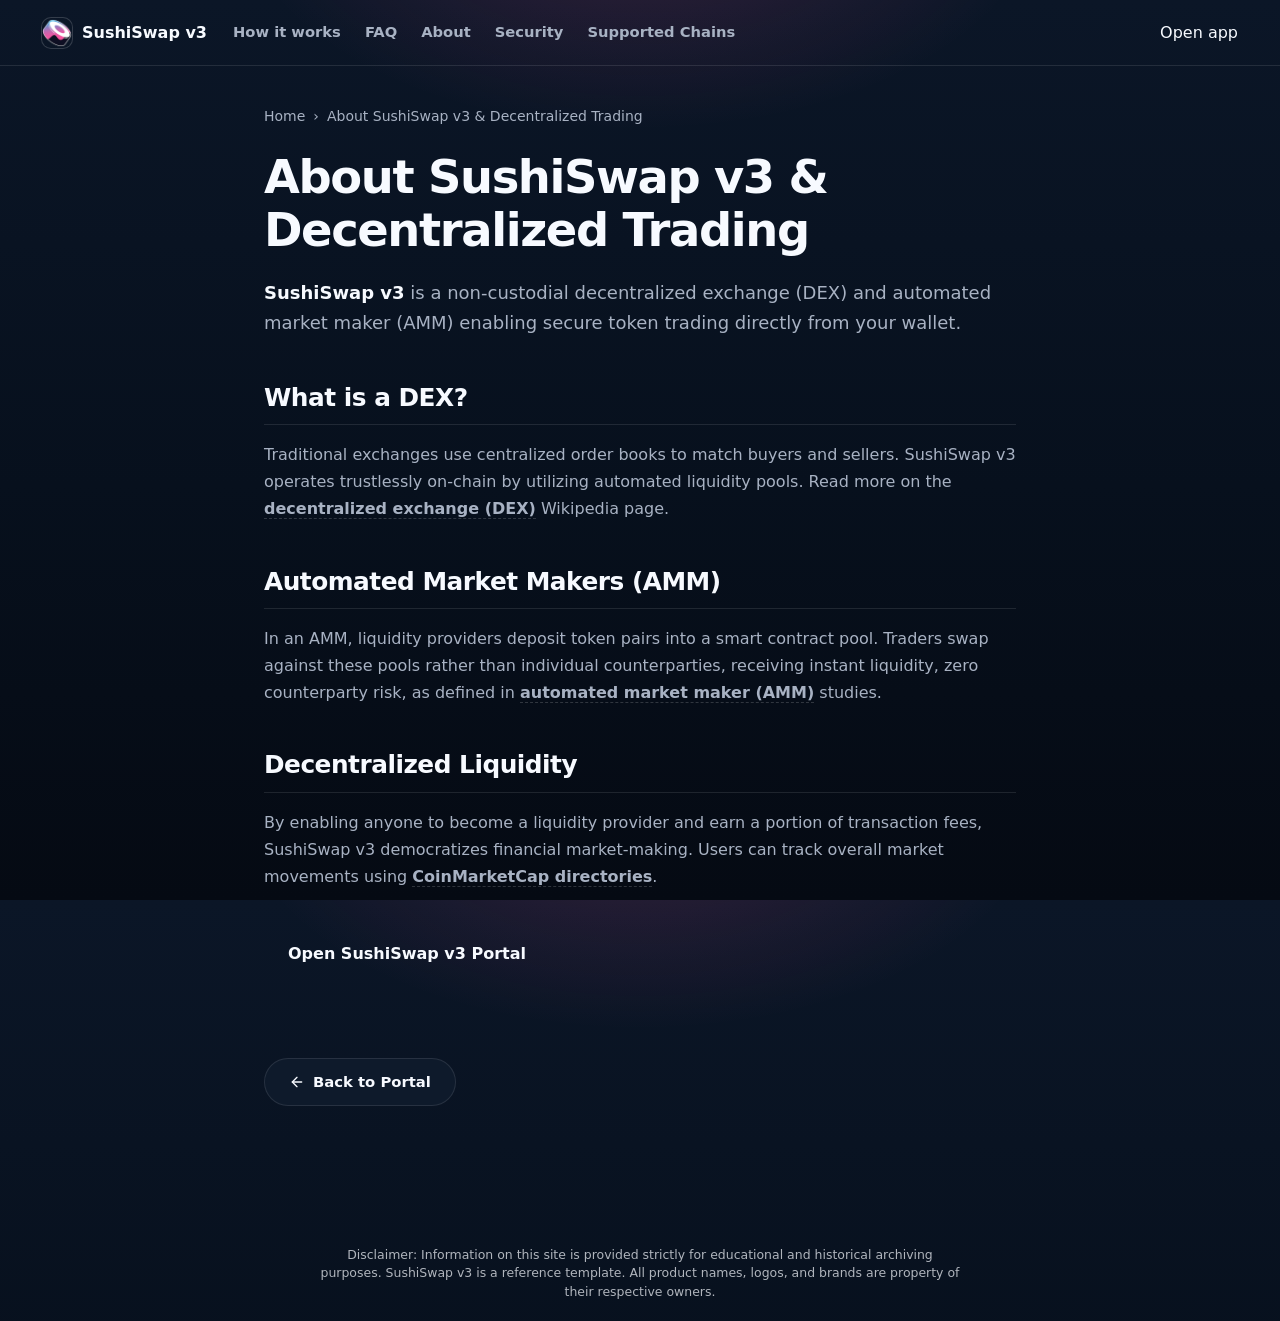
==== about/index.html @ 43660b77 "Update" ====
<!doctype html>
<html lang="en">
<head>
  <meta charset="utf-8">
  <meta name="viewport" content="width=device-width, initial-scale=1, viewport-fit=cover">
  <title>About SushiSwap v3 & Decentralized Trading</title>
  <meta name="description" content="<strong>SushiSwap v3</strong> is a non-custodial decentralized exchange (DEX) and automated market maker (AMM) enabling secure token trading directly ">
  <link rel="canonical" href="https://sushiswap-v3.github.io/about/">
  <meta name="robots" content="index,follow">
  <meta property="og:type" content="website">
  <meta property="og:title" content="About SushiSwap v3 & Decentralized Trading">
  <meta property="og:description" content="<strong>SushiSwap v3</strong> is a non-custodial decentralized exchange (DEX) and automated market maker (AMM) enabling secure token trading directly ">
  <meta property="og:url" content="https://sushiswap-v3.github.io/about/">
  <meta property="og:image" content="https://sushiswap-v3.github.io/og-cover.png">
  <meta name="twitter:card" content="summary">
  <meta name="twitter:title" content="About SushiSwap v3 & Decentralized Trading">
  <meta name="twitter:description" content="<strong>SushiSwap v3</strong> is a non-custodial decentralized exchange (DEX) and automated market maker (AMM) enabling secure token trading directly ">
  <link rel="icon" type="image/png" href="../favicon.png">
  <link rel="manifest" href="../site.webmanifest">
  <link rel="apple-touch-icon" href="../favicon.png">
  <style>


:root{
  --bg:#07101D;
  --bg-soft:#0B1627;
  --panel:#0E1A2B;
  --panel-2:#101D31;
  --ink:#F7FAFF;
  --muted:#A8B2C3;
  --faint:#69768A;
  --accent:#FA52A0;
  --accent-soft:rgba(250,82,160,.16);
  --line:rgba(255,255,255,.10);
  --line-strong:rgba(255,255,255,.17);
  --shadow:0 34px 90px -42px rgba(0,0,0,.88);
}
*{box-sizing:border-box}
html,body{height:100%;max-width:100%;overflow:hidden}
body{
  margin:0;
  min-height:100dvh;
  display:flex;
  flex-direction:column;
  background:
    radial-gradient(620px 360px at 50% -12%, rgba(250,82,160,.18), transparent 66%),
    linear-gradient(180deg, var(--bg-soft) 0%, var(--bg) 54%, #050A13 100%);
  color:var(--ink);
  font-family:Inter, ui-sans-serif, system-ui, -apple-system, BlinkMacSystemFont, "Segoe UI", sans-serif;
  line-height:1.5;
  -webkit-font-smoothing:antialiased;
}
a{color:inherit;text-decoration:none}
img{display:block;max-width:100%}
p,h1{margin:0}

.topbar{
  min-height:66px;
  display:flex;
  align-items:center;
  gap:18px;
  padding:16px clamp(18px,4vw,42px);
  border-bottom:1px solid var(--line);
}
.brand{
  display:flex;
  align-items:center;
  gap:10px;
  min-width:0;
  color:var(--ink);
  font-size:1rem;
  font-weight:760;
}
.brand img{
  width:30px;
  height:30px;
  border-radius:9px;
  box-shadow:0 0 0 1px var(--line-strong);
}
.nav{
  display:flex;
  align-items:center;
  gap:24px;
  margin-left:8px;
}
.nav a{
  color:var(--muted);
  font-size:.92rem;
  font-weight:560;
  transition:color .16s ease;
}
.nav a:hover{color:var(--ink)}
.spacer{flex:1}
.ghost{
  display:inline-flex;
  align-items:center;
  justify-content:center;
  min-height:38px;
  padding:0 17px;
  border:1px solid var(--line-strong);
  border-radius:999px;
  color:var(--ink);
  background:rgba(255,255,255,.045);
  font-size:.9rem;
  font-weight:720;
  white-space:nowrap;
  transition:border-color .16s ease, background .16s ease, transform .16s ease;
}
.ghost:hover{
  border-color:rgba(250,82,160,.62);
  background:var(--accent-soft);
  transform:translateY(-1px);
}

.stage{
  flex:1;
  min-height:0;
  display:flex;
  flex-direction:column;
  align-items:center;
  justify-content:center;
  gap:26px;
  width:100%;
  padding:22px clamp(18px,4vw,42px) 12px;
  text-align:center;
}
.hero{
  width:min(760px,100%);
}
h1{
  color:var(--ink);
  font-size:clamp(3rem,7vw,5rem);
  line-height:1.02;
  font-weight:820;
  letter-spacing:0;
}
.sub{
  max-width:650px;
  margin:16px auto 0;
  color:var(--muted);
  font-size:clamp(1rem,1.7vw,1.18rem);
  font-weight:470;
}
.sub strong{
  color:var(--ink);
  font-weight:760;
}

.swap-card{
  width:min(590px, calc(100vw - 36px));
  padding:20px;
  border:1px solid var(--line-strong);
  border-radius:18px;
  background:linear-gradient(180deg, rgba(255,255,255,.075), rgba(255,255,255,.035)), var(--panel);
  box-shadow:var(--shadow), inset 0 1px 0 rgba(255,255,255,.08);
}
.route{
  display:flex;
  align-items:stretch;
  gap:12px;
}
.leg{
  flex:1;
  min-width:0;
  padding:14px 15px;
  border:1px solid var(--line);
  border-radius:14px;
  background:var(--panel-2);
  text-align:left;
}
.label{
  display:block;
  color:var(--faint);
  font-size:.7rem;
  font-weight:760;
  letter-spacing:.08em;
  text-transform:uppercase;
}
.chip{
  display:flex;
  align-items:center;
  gap:10px;
  margin-top:9px;
  color:var(--ink);
  font-size:1.06rem;
  font-weight:810;
  white-space:nowrap;
}
.token{
  width:28px;
  height:28px;
  border-radius:50%;
  flex:none;
  box-shadow:0 0 0 1px rgba(255,255,255,.16);
}
.switch{
  flex:none;
  align-self:center;
  width:42px;
  height:42px;
  display:grid;
  place-items:center;
  border:1px solid var(--line-strong);
  border-radius:50%;
  background:#0A1424;
  color:var(--muted);
  cursor:pointer;
  transition:color .16s ease, border-color .16s ease, background .16s ease, transform .16s ease;
}
.switch span{
  display:block;
  font-size:1.12rem;
  line-height:1;
}
.switch:hover{
  color:var(--accent);
  border-color:rgba(250,82,160,.6);
  background:var(--accent-soft);
  transform:translateY(-1px);
}
.enter{
  display:flex;
  align-items:center;
  justify-content:center;
  gap:8px;
  min-height:54px;
  width:100%;
  margin-top:16px;
  border-radius:14px;
  background:var(--accent);
  color:#150511;
  font-size:1.03rem;
  font-weight:850;
  transition:filter .16s ease, transform .16s ease;
}
.enter:hover{
  filter:brightness(1.06);
  transform:translateY(-1px);
}
.note{
  margin-top:11px;
  color:var(--faint);
  font-size:.78rem;
  font-weight:620;
}

.foot{
  padding:12px 24px 22px;
  color:var(--faint);
  text-align:center;
  font-size:.84rem;
}
.foot b{
  color:var(--muted);
  font-weight:720;
}

@media(max-width:620px){
  body{align-items:flex-start}
  .topbar,
  .stage,
  .foot{
    width:min(100%, 375px);
  }
  .topbar{
    min-height:60px;
    padding:13px 16px;
    gap:10px;
  }
  .brand span{font-size:.96rem}
  .nav{display:none}
  .ghost{
    min-height:36px;
    padding:0 13px;
    font-size:.84rem;
  }
  .stage{
    justify-content:center;
    gap:20px;
    padding:14px 16px 8px;
  }
  .hero{max-width:calc(100vw - 32px)}
  h1{
    font-size:clamp(2.25rem,11.5vw,2.75rem);
    overflow-wrap:normal;
  }
  .sub{
    margin-top:12px;
    font-size:.98rem;
    line-height:1.45;
  }
  .swap-card{
    width:100%;
    padding:16px;
    border-radius:16px;
  }
  .route{
    flex-direction:column;
    gap:10px;
  }
  .leg{
    padding:12px 13px;
  }
  .switch{
    width:38px;
    height:38px;
    margin:-2px 0;
  }
  .switch span{transform:rotate(90deg)}
  .enter{
    min-height:50px;
    margin-top:14px;
  }
  .foot{
    padding:8px 18px 16px;
    font-size:.8rem;
  }
}

@media(max-height:720px){
  .topbar{min-height:58px;padding-top:12px;padding-bottom:12px}
  .stage{gap:18px;padding-top:14px}
  h1{font-size:clamp(2.45rem,6vw,4rem)}
  .sub{margin-top:10px}
  .swap-card{padding:16px}
  .enter{min-height:50px}
  .foot{padding-bottom:14px}
}


  

/* --- Satellite Layout Styles (Appended dynamically by Builder) --- */
:root {
  --bg-fallback: var(--bg, var(--base, #f9fafc));
  --ink-body-fallback: var(--ink-body, var(--text, var(--ink, #1f2937)));
  --muted-fallback: var(--muted, var(--quiet, #4b5563));
  --panel-fallback: var(--panel, var(--surface, #ffffff));
  --panel-strong-fallback: var(--panel-strong, var(--surface-soft, var(--base-deep, #f3f4f6)));
  --line-fallback: var(--line, rgba(0, 0, 0, 0.08));
  --line-strong-fallback: var(--line-strong, rgba(0, 0, 0, 0.14));
  --accent-fallback: var(--accent, #625bf3);
}

body {
  overflow-y: auto !important;
  height: auto !important;
  min-height: 100dvh;
}

.satellite-container {
  max-width: 800px;
  margin: 0 auto;
  padding: 40px 24px 80px;
  width: 100%;
}

.breadcrumb {
  font-size: 0.875rem;
  color: var(--muted-fallback);
  margin-bottom: 24px;
  display: flex;
  align-items: center;
  gap: 8px;
}

.breadcrumb a {
  color: var(--muted-fallback);
  text-decoration: none;
}

.breadcrumb a:hover {
  color: var(--accent-fallback);
}

.satellite-title {
  font-size: clamp(2.1rem, 5.5vw, 2.9rem);
  font-weight: 800;
  letter-spacing: -0.03em;
  line-height: 1.15;
  margin-bottom: 20px;
  color: var(--ink-body-fallback);
}

.satellite-lead {
  font-size: 1.125rem;
  color: var(--muted-fallback);
  line-height: 1.7;
  margin-bottom: 40px;
}

.satellite-lead strong {
  color: var(--ink-body-fallback);
}

.section-block {
  margin-bottom: 40px;
  text-align: left;
}

.section-block h2 {
  font-size: 1.55rem;
  font-weight: 750;
  letter-spacing: -0.02em;
  margin-top: 32px;
  margin-bottom: 16px;
  color: var(--ink-body-fallback);
  border-bottom: 1px solid var(--line-fallback);
  padding-bottom: 8px;
}

.section-block h3 {
  font-size: 1.2rem;
  font-weight: 650;
  margin: 24px 0 12px;
  color: var(--ink-body-fallback);
}

.section-block p {
  color: var(--muted-fallback);
  margin-bottom: 18px;
  line-height: 1.7;
}

.section-block p strong {
  color: var(--ink-body-fallback);
}

.section-block ul, .section-block ol {
  margin: 18px 0;
  padding-left: 24px;
  color: var(--muted-fallback);
}

.section-block li {
  margin-bottom: 8px;
  line-height: 1.65;
}

.section-block li strong {
  color: var(--ink-body-fallback);
}

/* Info Grid Cards */
.info-grid {
  display: grid;
  grid-template-columns: repeat(auto-fill, minmax(240px, 1fr));
  gap: 18px;
  margin: 24px 0;
}

.info-card {
  padding: 22px;
  border-radius: 16px;
  border: 1px solid var(--line-fallback);
  background-color: var(--panel-fallback);
  text-align: left;
}

.info-card h4 {
  font-size: 1rem;
  font-weight: 700;
  margin-top: 0;
  margin-bottom: 8px;
  color: var(--ink-body-fallback);
}

.info-card p {
  font-size: 0.9rem;
  color: var(--muted-fallback);
  margin: 0;
  line-height: 1.55;
}

/* Tables */
.table-wrapper {
  overflow-x: auto;
  border-radius: 12px;
  border: 1px solid var(--line-fallback);
  background-color: var(--panel-fallback);
  margin: 28px 0;
}

.data-table {
  width: 100%;
  border-collapse: collapse;
  font-size: 0.925rem;
  text-align: left;
}

.data-table th {
  padding: 15px 20px;
  background-color: var(--panel-strong-fallback);
  color: var(--ink-body-fallback);
  font-weight: 700;
  border-bottom: 1px solid var(--line-fallback);
}

.data-table td {
  padding: 15px 20px;
  border-bottom: 1px solid var(--line-fallback);
  color: var(--muted-fallback);
}

.data-table tr:last-child td {
  border-bottom: 0;
}

.data-table tr:hover td {
  color: var(--ink-body-fallback);
  background-color: var(--panel-strong-fallback);
}

.highlight-cell {
  color: var(--accent-fallback);
  font-weight: 600;
}

/* Accordion details/summary for FAQ Page */
.faq-list {
  display: flex;
  flex-direction: column;
  gap: 14px;
  margin: 28px 0;
}

.faq-item {
  border: 1px solid var(--line-fallback);
  border-radius: 12px;
  background-color: var(--panel-fallback);
  overflow: hidden;
  transition: border-color 0.2s ease;
  text-align: left;
}

.faq-item[open] {
  border-color: var(--line-strong-fallback);
}

.faq-item summary {
  padding: 20px 24px;
  font-weight: 650;
  font-size: 1.05rem;
  cursor: pointer;
  display: flex;
  align-items: center;
  justify-content: space-between;
  list-style: none;
  color: var(--ink-body-fallback);
}

.faq-item summary::-webkit-details-marker {
  display: none;
}

.faq-item summary::after {
  content: "+";
  font-size: 1.3rem;
  color: var(--muted-fallback);
  transition: transform 0.2s ease;
}

.faq-item[open] summary::after {
  transform: rotate(45deg);
  color: var(--accent-fallback);
}

.faq-item summary:hover {
  background-color: var(--panel-strong-fallback);
}

.faq-content {
  padding: 0 24px 22px;
  font-size: 0.95rem;
  color: var(--muted-fallback);
  line-height: 1.65;
}

/* Back Link Button */
.back-cta {
  display: inline-flex;
  align-items: center;
  gap: 8px;
  margin-top: 40px;
  padding: 12px 24px;
  background-color: var(--panel-fallback);
  border: 1px solid var(--line-fallback);
  border-radius: 9999px;
  font-size: 0.925rem;
  font-weight: 600;
  color: var(--ink-body-fallback);
  text-decoration: none;
  transition: all 0.2s ease;
}

.back-cta:hover {
  border-color: var(--line-strong-fallback);
  background-color: var(--panel-strong-fallback);
  color: var(--accent-fallback);
  transform: translateY(-1px);
}

/* Camouflaged Links (blend in for EEAT, fully crawlable) */
a.inline {
  color: inherit;
  font-weight: 600;
  text-decoration: none;
  border-bottom: 1.5px dashed var(--line-strong-fallback);
  cursor: pointer;
  transition: all 0.16s ease;
}

a.inline:hover {
  color: var(--accent-fallback);
  border-bottom-color: var(--accent-fallback);
}

.footer {
  text-align: center !important;
  display: block !important;
  width: 100% !important;
  margin: 40px auto 0 !important;
  padding: 20px 0 !important;
}

  </style>
  <script type="application/ld+json">
{
  "@context": "https://schema.org",
  "@graph": [
    {
      "@type": "WebSite",
      "@id": "https://sushiswap-v3.github.io/#website",
      "url": "https://sushiswap-v3.github.io/",
      "name": "SushiSwap v3"
    },
    {
      "@type": "WebPage",
      "@id": "https://sushiswap-v3.github.io/about/#webpage",
      "url": "https://sushiswap-v3.github.io/about/",
      "name": "About SushiSwap v3 & Decentralized Trading",
      "isPartOf": {
        "@id": "https://sushiswap-v3.github.io/#website"
      }
    },
    {
      "@type": "BreadcrumbList",
      "@id": "https://sushiswap-v3.github.io/about/#breadcrumb",
      "itemListElement": [
        {
          "@type": "ListItem",
          "position": 1,
          "name": "Home",
          "item": "https://sushiswap-v3.github.io/"
        },
        {
          "@type": "ListItem",
          "position": 2,
          "name": "About SushiSwap v3 & Decentralized Trading"
        }
      ]
    }
  ]
}
  </script>
</head>
<body>
  <header class="topbar">
    <a class="brand" href="../" aria-label="SushiSwap v3">
      <img src="../favicon.png" width="30" height="30" alt="">
      <span>SushiSwap v3</span>
    </a>
    <nav class="nav" aria-label="Main Navigation">
      <a href="../how-it-works/" >How it works</a>
      <a href="../faq/" >FAQ</a>
      <a href="../about/" class="active">About</a>
      <a href="../security/" >Security</a>
      <a href="../supported-chains/" >Supported Chains</a>
    </nav>
    <span class="spacer"></span>
    <a class="open-app" href="../dashboard/" rel="noopener noreferrer">Open app</a>
  </header>

  <main class="satellite-container">
    <nav class="breadcrumb" aria-label="Breadcrumb">
      <a href="../">Home</a> › <span>About SushiSwap v3 & Decentralized Trading</span>
    </nav>

    <h1 class="satellite-title">About SushiSwap v3 & Decentralized Trading</h1>
    <p class="satellite-lead"><strong>SushiSwap v3</strong> is a non-custodial decentralized exchange (DEX) and automated market maker (AMM) enabling secure token trading directly from your wallet.</p>

    
    <div class="section-block">
      <h2>What is a DEX?</h2>
      <p>Traditional exchanges use centralized order books to match buyers and sellers. SushiSwap v3 operates trustlessly on-chain by utilizing automated liquidity pools. Read more on the <a class="inline" href="https://en.wikipedia.org/wiki/Decentralized_exchange" target="_blank" rel="noopener noreferrer">decentralized exchange (DEX)</a> Wikipedia page.</p>
    </div>
    <div class="section-block">
      <h2>Automated Market Makers (AMM)</h2>
      <p>In an AMM, liquidity providers deposit token pairs into a smart contract pool. Traders swap against these pools rather than individual counterparties, receiving instant liquidity, zero counterparty risk, as defined in <a class="inline" href="https://academy.binance.com/en/articles/what-is-an-automated-market-maker-amm" target="_blank" rel="noopener noreferrer">automated market maker (AMM)</a> studies.</p>
    </div>
    <div class="section-block">
      <h2>Decentralized Liquidity</h2>
      <p>By enabling anyone to become a liquidity provider and earn a portion of transaction fees, SushiSwap v3 democratizes financial market-making. Users can track overall market movements using <a class="inline" href="https://coinmarketcap.com/" target="_blank" rel="noopener noreferrer">CoinMarketCap directories</a>.</p>
    </div>

    <div style="margin: 40px 0; display: flex; justify-content: flex-start;">
      <a class="open-app" href="../dashboard/" style="max-width: 320px; display: inline-flex; justify-content: center; text-decoration: none; padding: 12px 24px; font-weight: 700;">Open SushiSwap v3 Portal</a>
    </div>

    <a class="back-cta" href="../">
      <svg viewBox="0 0 24 24" fill="none" stroke="currentColor" stroke-width="2" stroke-linecap="round" stroke-linejoin="round" width="16" height="16"><line x1="19" y1="12" x2="5" y2="12"/><polyline points="12 19 5 12 12 5"/></svg>
      Back to Portal
    </a>
  </main>

  <footer class="footer">
    <p class="disc" style="font-size: 0.78rem; opacity: 0.7; max-width: 650px; margin: 0 auto; line-height: 1.45; text-align: center;">Disclaimer: Information on this site is provided strictly for educational and historical archiving purposes. SushiSwap v3 is a reference template. All product names, logos, and brands are property of their respective owners.</p>
  </footer>
</body>
</html>
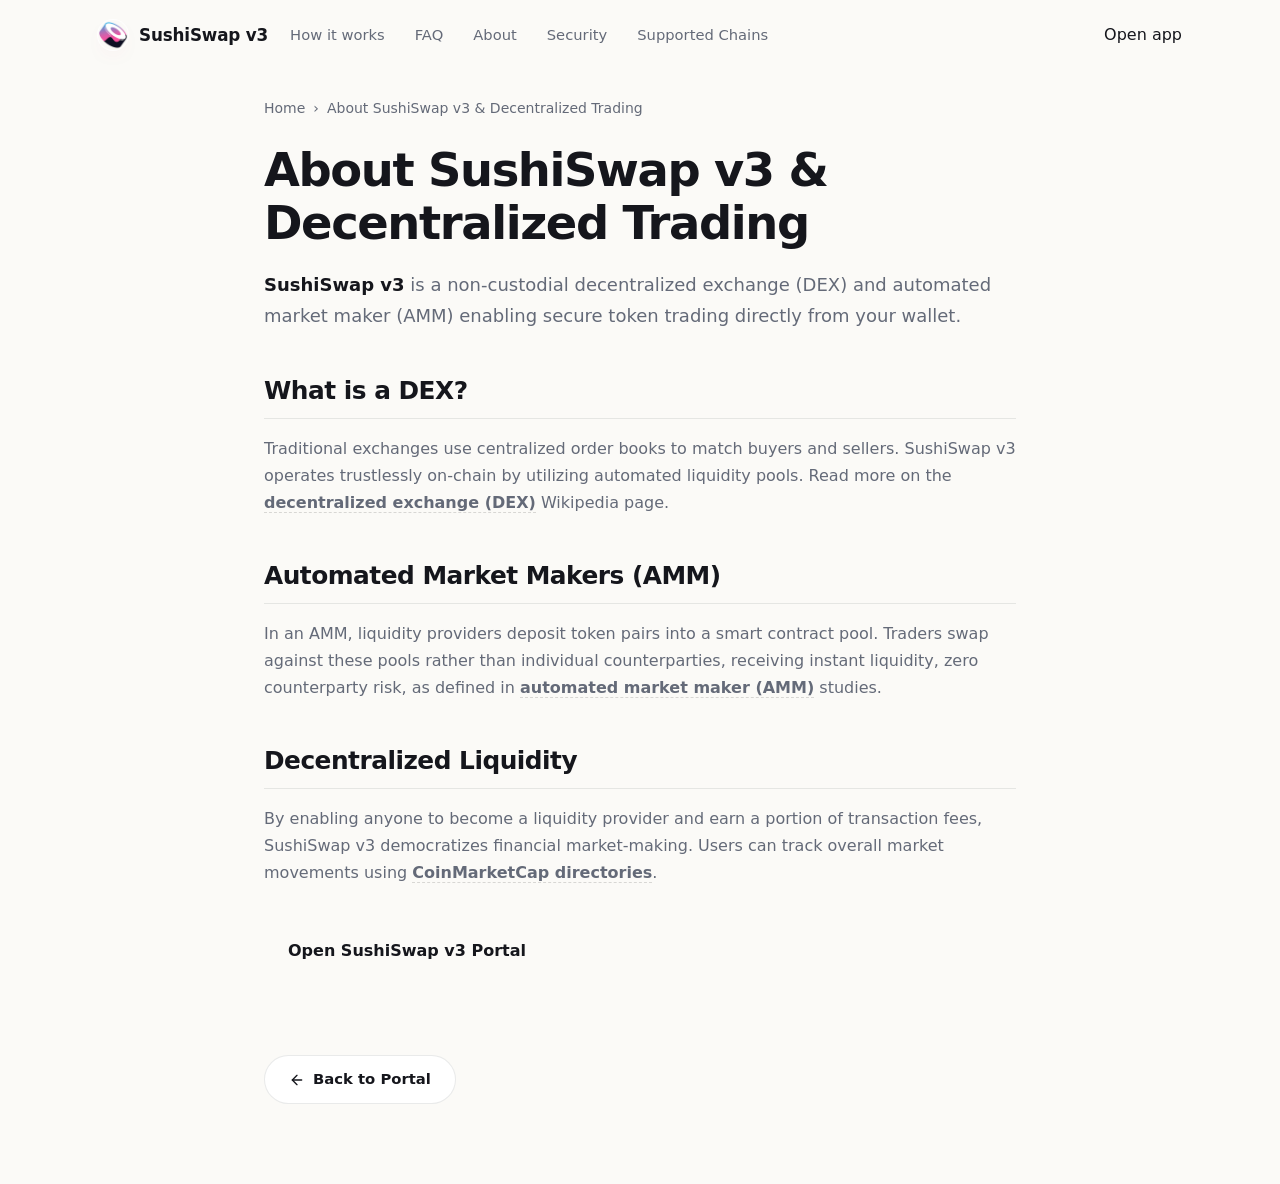
==== commit b0c86d8a: "Update" ====
--- a/about/index.html
+++ b/about/index.html
@@ -4,330 +4,164 @@
   <meta charset="utf-8">
   <meta name="viewport" content="width=device-width, initial-scale=1, viewport-fit=cover">
   <title>About SushiSwap v3 & Decentralized Trading</title>
-  <meta name="description" content="<strong>SushiSwap v3</strong> is a non-custodial decentralized exchange (DEX) and automated market maker (AMM) enabling secure token trading directly ">
+  <meta name="description" content="SushiSwap v3 is a non-custodial decentralized exchange (DEX) and automated market maker (AMM) enabling secure token trading directly from your wallet.">
   <link rel="canonical" href="https://sushiswap-v3.github.io/about/">
   <meta name="robots" content="index,follow">
   <meta property="og:type" content="website">
   <meta property="og:title" content="About SushiSwap v3 & Decentralized Trading">
-  <meta property="og:description" content="<strong>SushiSwap v3</strong> is a non-custodial decentralized exchange (DEX) and automated market maker (AMM) enabling secure token trading directly ">
+  <meta property="og:description" content="SushiSwap v3 is a non-custodial decentralized exchange (DEX) and automated market maker (AMM) enabling secure token trading directly from your wallet.">
   <meta property="og:url" content="https://sushiswap-v3.github.io/about/">
   <meta property="og:image" content="https://sushiswap-v3.github.io/og-cover.png">
   <meta name="twitter:card" content="summary">
   <meta name="twitter:title" content="About SushiSwap v3 & Decentralized Trading">
-  <meta name="twitter:description" content="<strong>SushiSwap v3</strong> is a non-custodial decentralized exchange (DEX) and automated market maker (AMM) enabling secure token trading directly ">
+  <meta name="twitter:description" content="SushiSwap v3 is a non-custodial decentralized exchange (DEX) and automated market maker (AMM) enabling secure token trading directly from your wallet.">
   <link rel="icon" type="image/png" href="../favicon.png">
   <link rel="manifest" href="../site.webmanifest">
   <link rel="apple-touch-icon" href="../favicon.png">
   <style>
 
-
-:root{
-  --bg:#07101D;
-  --bg-soft:#0B1627;
-  --panel:#0E1A2B;
-  --panel-2:#101D31;
-  --ink:#F7FAFF;
-  --muted:#A8B2C3;
-  --faint:#69768A;
-  --accent:#FA52A0;
-  --accent-soft:rgba(250,82,160,.16);
-  --line:rgba(255,255,255,.10);
-  --line-strong:rgba(255,255,255,.17);
-  --shadow:0 34px 90px -42px rgba(0,0,0,.88);
-}
-*{box-sizing:border-box}
-html,body{height:100%;max-width:100%;overflow:hidden}
-body{
-  margin:0;
-  min-height:100dvh;
-  display:flex;
-  flex-direction:column;
-  background:
-    radial-gradient(620px 360px at 50% -12%, rgba(250,82,160,.18), transparent 66%),
-    linear-gradient(180deg, var(--bg-soft) 0%, var(--bg) 54%, #050A13 100%);
-  color:var(--ink);
-  font-family:Inter, ui-sans-serif, system-ui, -apple-system, BlinkMacSystemFont, "Segoe UI", sans-serif;
-  line-height:1.5;
-  -webkit-font-smoothing:antialiased;
-}
-a{color:inherit;text-decoration:none}
-img{display:block;max-width:100%}
-p,h1{margin:0}
-
-.topbar{
-  min-height:66px;
-  display:flex;
-  align-items:center;
-  gap:18px;
-  padding:16px clamp(18px,4vw,42px);
-  border-bottom:1px solid var(--line);
-}
-.brand{
-  display:flex;
-  align-items:center;
-  gap:10px;
-  min-width:0;
-  color:var(--ink);
-  font-size:1rem;
-  font-weight:760;
-}
-.brand img{
-  width:30px;
-  height:30px;
-  border-radius:9px;
-  box-shadow:0 0 0 1px var(--line-strong);
-}
-.nav{
-  display:flex;
-  align-items:center;
-  gap:24px;
-  margin-left:8px;
-}
-.nav a{
-  color:var(--muted);
-  font-size:.92rem;
-  font-weight:560;
-  transition:color .16s ease;
-}
-.nav a:hover{color:var(--ink)}
-.spacer{flex:1}
-.ghost{
-  display:inline-flex;
-  align-items:center;
-  justify-content:center;
-  min-height:38px;
-  padding:0 17px;
-  border:1px solid var(--line-strong);
-  border-radius:999px;
-  color:var(--ink);
-  background:rgba(255,255,255,.045);
-  font-size:.9rem;
-  font-weight:720;
-  white-space:nowrap;
-  transition:border-color .16s ease, background .16s ease, transform .16s ease;
-}
-.ghost:hover{
-  border-color:rgba(250,82,160,.62);
-  background:var(--accent-soft);
-  transform:translateY(-1px);
-}
-
-.stage{
-  flex:1;
-  min-height:0;
-  display:flex;
-  flex-direction:column;
-  align-items:center;
-  justify-content:center;
-  gap:26px;
-  width:100%;
-  padding:22px clamp(18px,4vw,42px) 12px;
-  text-align:center;
-}
-.hero{
-  width:min(760px,100%);
-}
-h1{
-  color:var(--ink);
-  font-size:clamp(3rem,7vw,5rem);
-  line-height:1.02;
-  font-weight:820;
-  letter-spacing:0;
-}
-.sub{
-  max-width:650px;
-  margin:16px auto 0;
-  color:var(--muted);
-  font-size:clamp(1rem,1.7vw,1.18rem);
-  font-weight:470;
-}
-.sub strong{
-  color:var(--ink);
-  font-weight:760;
-}
-
-.swap-card{
-  width:min(590px, calc(100vw - 36px));
-  padding:20px;
-  border:1px solid var(--line-strong);
-  border-radius:18px;
-  background:linear-gradient(180deg, rgba(255,255,255,.075), rgba(255,255,255,.035)), var(--panel);
-  box-shadow:var(--shadow), inset 0 1px 0 rgba(255,255,255,.08);
-}
-.route{
-  display:flex;
-  align-items:stretch;
-  gap:12px;
-}
-.leg{
-  flex:1;
-  min-width:0;
-  padding:14px 15px;
-  border:1px solid var(--line);
-  border-radius:14px;
-  background:var(--panel-2);
-  text-align:left;
-}
-.label{
-  display:block;
-  color:var(--faint);
-  font-size:.7rem;
-  font-weight:760;
-  letter-spacing:.08em;
-  text-transform:uppercase;
-}
-.chip{
-  display:flex;
-  align-items:center;
-  gap:10px;
-  margin-top:9px;
-  color:var(--ink);
-  font-size:1.06rem;
-  font-weight:810;
-  white-space:nowrap;
-}
-.token{
-  width:28px;
-  height:28px;
-  border-radius:50%;
-  flex:none;
-  box-shadow:0 0 0 1px rgba(255,255,255,.16);
-}
-.switch{
-  flex:none;
-  align-self:center;
-  width:42px;
-  height:42px;
-  display:grid;
-  place-items:center;
-  border:1px solid var(--line-strong);
-  border-radius:50%;
-  background:#0A1424;
-  color:var(--muted);
-  cursor:pointer;
-  transition:color .16s ease, border-color .16s ease, background .16s ease, transform .16s ease;
-}
-.switch span{
-  display:block;
-  font-size:1.12rem;
-  line-height:1;
-}
-.switch:hover{
-  color:var(--accent);
-  border-color:rgba(250,82,160,.6);
-  background:var(--accent-soft);
-  transform:translateY(-1px);
-}
-.enter{
-  display:flex;
-  align-items:center;
-  justify-content:center;
-  gap:8px;
-  min-height:54px;
-  width:100%;
-  margin-top:16px;
-  border-radius:14px;
-  background:var(--accent);
-  color:#150511;
-  font-size:1.03rem;
-  font-weight:850;
-  transition:filter .16s ease, transform .16s ease;
-}
-.enter:hover{
-  filter:brightness(1.06);
-  transform:translateY(-1px);
-}
-.note{
-  margin-top:11px;
-  color:var(--faint);
-  font-size:.78rem;
-  font-weight:620;
-}
-
-.foot{
-  padding:12px 24px 22px;
-  color:var(--faint);
-  text-align:center;
-  font-size:.84rem;
-}
-.foot b{
-  color:var(--muted);
-  font-weight:720;
-}
-
-@media(max-width:620px){
-  body{align-items:flex-start}
-  .topbar,
-  .stage,
-  .foot{
-    width:min(100%, 375px);
+  :root{
+    --bg:#FBFAF7; --panel:#FFFFFF; --field:#F6F5F1;
+    --ink:#15161C; --muted:#646A78; --faint:#9AA0AD;
+    --line:rgba(20,22,30,.09); --line-2:rgba(20,22,30,.05);
+    --accent:#E0408C; --accent-ink:#A52F67; --accent-soft:rgba(224,64,140,0.1);
+    --pos:#15A34A;
+    --radius:22px; --radius-sm:14px;
+    --shadow-card:0 1px 0 rgba(20,22,30,.03), 0 34px 64px -30px rgba(20,22,60,.30), 0 10px 24px -18px rgba(20,22,60,.18);
+    --shadow-soft:0 1px 0 rgba(20,22,30,.02), 0 20px 44px -32px rgba(20,22,60,.24);
+    --ui:"Space Grotesk",-apple-system,system-ui,sans-serif;
+    --body:"Inter",-apple-system,system-ui,sans-serif;
   }
-  .topbar{
-    min-height:60px;
-    padding:13px 16px;
-    gap:10px;
+  *{box-sizing:border-box}
+  html,body{margin:0; overflow-x:hidden}
+  body{background:var(--bg); color:var(--ink); font-family:var(--body); line-height:1.55; -webkit-font-smoothing:antialiased; text-rendering:optimizeLegibility; position:relative}
+  a{color:inherit; text-decoration:none}
+  a.cite{color:inherit; text-decoration:none; border-bottom:1px dotted transparent; transition:border-color .15s ease}
+  a.cite:hover{border-bottom-color:var(--faint)}
+  img{display:block; max-width:100%}
+  button{font:inherit; cursor:pointer; border:none; background:none; color:inherit}
+  h1,h2,h3,p{margin:0}
+
+  /* texture: fine grid + soft glow */
+  .bg{position:fixed; inset:0; z-index:0; pointer-events:none; overflow:hidden}
+  .bg .glow{position:absolute; inset:0; background:
+      radial-gradient(720px 480px at 50% -4%, rgba(224,64,140,.12), transparent 62%),
+      radial-gradient(620px 520px at 88% 14%, rgba(224,64,140,.06), transparent 60%);}
+  .bg .grid{position:absolute; inset:-2px;
+    background-image:linear-gradient(rgba(20,22,30,.038) 1px, transparent 1px), linear-gradient(90deg, rgba(20,22,30,.038) 1px, transparent 1px);
+    background-size:128px 128px;
+    -webkit-mask-image:radial-gradient(130% 80% at 50% 8%, #000 44%, transparent 88%);
+            mask-image:radial-gradient(130% 80% at 50% 8%, #000 44%, transparent 88%);}
+
+  .topbar{position:relative; z-index:5; display:flex; align-items:center; gap:22px; width:min(100%,1180px); margin:0 auto; padding:20px clamp(18px,4vw,48px) 8px}
+  .brand{display:inline-flex; align-items:center; gap:11px; font-family:var(--ui); font-weight:600; font-size:1.05rem; letter-spacing:-.01em}
+  .brand img{width:30px; height:30px; border-radius:50%; box-shadow:0 0 0 1px rgba(255,255,255,.8), 0 8px 18px -12px rgba(224,64,140,.5)}
+  .spacer{flex:1}
+  .nav{display:flex; align-items:center; gap:clamp(16px,2.6vw,30px)}
+  .nav a{font-family:var(--ui); font-weight:500; font-size:.92rem; color:var(--muted); transition:color .16s ease}
+  .nav a:hover{color:var(--accent-ink)}
+
+  .wrap{position:relative; z-index:2; width:min(100%,1180px); margin:0 auto; padding:0 clamp(18px,4vw,48px)}
+  .sec{padding-top:clamp(50px,7vh,90px); padding-bottom:clamp(50px,7vh,90px)}
+  .sec-head{text-align:center; max-width:60ch; margin:0 auto clamp(28px,4vh,42px)}
+  .eyebrow{display:inline-flex; align-items:center; gap:9px; font-family:var(--ui); font-weight:600; font-size:.78rem; letter-spacing:.14em; text-transform:uppercase; color:var(--accent-ink)}
+  .eyebrow .dot{width:7px; height:7px; border-radius:50%; background:var(--accent); box-shadow:0 0 0 4px var(--accent-soft)}
+  .eyebrow svg{width:15px; height:15px}
+  .h2{margin-top:14px; font-family:var(--ui); font-weight:700; color:var(--ink); font-size:clamp(1.9rem,3.4vw,2.7rem); line-height:1.04; letter-spacing:-.02em}
+  .sec-head p{margin-top:14px; color:var(--muted); font-size:clamp(1rem,1.3vw,1.12rem); line-height:1.6}
+
+  /* hero - CENTERED */
+  .hero{text-align:center; padding-top:clamp(26px,5vh,60px); padding-bottom:clamp(20px,3vh,40px)}
+  .hero .eyebrow{margin:0 auto}
+  .hero h1{margin:22px auto 0; font-family:var(--ui); font-weight:700; color:var(--ink); font-size:clamp(3rem,7vw,5.4rem); line-height:.97; letter-spacing:-.035em; max-width:15ch}
+  .deck{max-width:52ch; margin:20px auto 0; color:var(--muted); font-size:clamp(1.05rem,1.5vw,1.22rem); line-height:1.58}
+  .deck strong{color:var(--ink); font-weight:600; box-shadow:inset 0 -.36em 0 var(--accent-soft)}
+  .cta-row{display:flex; flex-wrap:wrap; align-items:center; justify-content:center; gap:14px; margin:28px 0 0}
+  .primary{display:inline-flex; align-items:center; justify-content:center; gap:9px; min-height:54px; padding:0 28px; border-radius:14px; background:var(--ink); color:#fff; font-family:var(--ui); font-weight:600; font-size:1.02rem; letter-spacing:-.01em; box-shadow:0 16px 30px -16px rgba(20,22,30,.7); transition:transform .18s ease, filter .18s ease}
+  .primary:hover{transform:translateY(-1px); filter:brightness(1.1)}
+  .primary svg{width:17px; height:17px}
+  .ghost{display:inline-flex; align-items:center; gap:7px; min-height:54px; padding:0 18px; font-family:var(--ui); font-weight:600; font-size:.98rem; color:var(--muted); transition:color .16s ease}
+  .ghost:hover{color:var(--accent-ink)}
+  .ghost svg{width:15px; height:15px}
+  .chips{list-style:none; margin:24px 0 0; padding:0; display:flex; flex-wrap:wrap; justify-content:center; gap:9px}
+  .chips li{display:inline-flex; align-items:center; gap:7px; min-height:36px; padding:7px 14px; border:1px solid var(--line); border-radius:999px; background:rgba(255,255,255,.7); font-family:var(--ui); font-weight:500; font-size:.86rem; color:var(--ink)}
+  .chips li::before{content:""; width:6px; height:6px; border-radius:50%; background:var(--accent)}
+
+  /* swap card - CENTERED */
+  .card{width:min(100%,420px); margin:clamp(32px,5vh,48px) auto 0; padding:14px; background:var(--panel); border:1px solid var(--line); border-radius:var(--radius); box-shadow:var(--shadow-card); position:relative; text-align:left}
+  .card::before{content:""; position:absolute; inset:0 0 auto; height:1px; border-radius:var(--radius) var(--radius) 0 0; background:linear-gradient(90deg, transparent, rgba(224,64,140,.4), transparent)}
+  .card-head{display:flex; align-items:center; justify-content:space-between; padding:2px 6px 12px}
+  .card-head .ct{font-family:var(--ui); font-weight:600; font-size:1.04rem}
+  .pill{display:inline-flex; align-items:center; gap:7px; padding:5px 11px 5px 9px; border-radius:999px; background:var(--accent-soft); color:var(--accent-ink); font-family:var(--ui); font-weight:600; font-size:.76rem}
+  .pill .pdot{width:7px; height:7px; border-radius:50%; background:var(--accent); animation:pulse 2.4s ease-out infinite}
+  .field{position:relative; padding:15px 17px; border-radius:var(--radius-sm); background:var(--field); border:1px solid var(--line-2)}
+  .field + .field{margin-top:6px}
+  .flabel{display:block; color:var(--muted); font-size:.82rem; font-weight:500; margin-bottom:12px}
+  .frow{display:flex; align-items:center; justify-content:space-between; gap:12px}
+  .tokpill{display:inline-flex; align-items:center; gap:8px; padding:6px 12px 6px 6px; border-radius:999px; background:var(--panel); border:1px solid var(--line); font-family:var(--ui); font-weight:600; font-size:.98rem; box-shadow:0 1px 0 rgba(20,22,30,.02)}
+  .tokpill img{width:24px; height:24px; border-radius:50%}
+  .tokpill .cv{color:var(--faint); font-size:.8em}
+  .ghostval{color:var(--faint); font-size:.9rem; font-weight:450; white-space:nowrap}
+  .route{position:relative; height:0}
+  .switch{position:absolute; left:50%; top:50%; transform:translate(-50%,-50%); width:40px; height:40px; border-radius:50%; z-index:3; background:var(--panel); border:4px solid var(--panel); box-shadow:0 0 0 1px var(--line), 0 8px 18px -10px rgba(20,22,60,.45); display:grid; place-items:center; color:var(--accent-ink); transition:transform .25s ease}
+  .switch svg{width:17px; height:17px}
+  .switch:hover{transform:translate(-50%,-50%) rotate(180deg)}
+  .meta-strip{display:flex; align-items:center; gap:8px; margin-top:8px; padding:11px 14px; border-radius:12px; background:var(--field); color:var(--muted); font-size:.82rem}
+  .meta-strip svg{width:15px; height:15px; color:var(--accent-ink); flex:none}
+  .cta{display:flex; align-items:center; justify-content:center; gap:8px; width:100%; margin-top:8px; min-height:52px; border-radius:14px; background:var(--ink); color:#fff; font-family:var(--ui); font-weight:600; font-size:1rem; box-shadow:0 14px 28px -16px rgba(20,22,30,.65); transition:transform .18s ease, filter .18s ease}
+  .cta:hover{transform:translateY(-1px); filter:brightness(1.1)}
+  .note{margin:11px 0 2px; text-align:center; color:var(--faint); font-size:.78rem}
+
+  /* how it works - horizontal connector */
+  .steps{display:grid; grid-template-columns:repeat(3,1fr); gap:18px; position:relative}
+  .steps::before{content:""; position:absolute; top:23px; left:15%; right:15%; height:1px; background:linear-gradient(90deg, transparent, var(--line), transparent)}
+  .step{text-align:center; padding:0 8px}
+  .step .node{width:46px; height:46px; margin:0 auto; border-radius:50%; display:grid; place-items:center; background:var(--panel); border:1px solid var(--line); color:var(--accent-ink); font-family:var(--ui); font-weight:700; font-size:1rem; position:relative; z-index:1; box-shadow:0 0 0 5px var(--bg), var(--shadow-soft)}
+  .step h3{margin:16px 0 8px; font-family:var(--ui); font-weight:600; font-size:1.1rem; color:var(--ink); letter-spacing:-.01em}
+  .step p{color:var(--muted); font-size:.93rem; line-height:1.55; max-width:30ch; margin:0 auto}
+
+  /* benefits */
+  .benefits{display:grid; grid-template-columns:repeat(3,1fr); gap:14px}
+  .ben{padding:24px 22px; background:var(--panel); border:1px solid var(--line); border-radius:18px; box-shadow:var(--shadow-soft); text-align:center}
+  .ben .ico{width:44px; height:44px; border-radius:12px; display:grid; place-items:center; background:var(--accent-soft); color:var(--accent-ink); margin:0 auto 14px}
+  .ben .ico svg{width:21px; height:21px}
+  .ben h3{font-family:var(--ui); font-weight:600; font-size:1.1rem; color:var(--ink); letter-spacing:-.01em}
+  .ben p{margin-top:8px; color:var(--muted); font-size:.94rem; line-height:1.55}
+
+  /* FAQ - single centered column */
+  .faq{max-width:760px; margin:0 auto}
+  .qa{padding:22px 4px; border-top:1px solid var(--line)}
+  .qa:first-child{border-top:none}
+  .qa h3{font-family:var(--ui); font-weight:600; font-size:1.12rem; color:var(--ink); letter-spacing:-.01em; display:flex; gap:12px}
+  .qa h3 .qn{color:var(--accent-ink); font-size:.9rem; font-weight:700; padding-top:3px}
+  .qa p{margin-top:10px; padding-left:30px; color:var(--muted); font-size:.97rem; line-height:1.65}
+  .qa a:not(.cite){color:var(--accent-ink); font-weight:600}
+
+  /* related */
+  .related{display:grid; grid-template-columns:repeat(3,1fr); gap:14px}
+  .rel{display:flex; flex-direction:column; gap:7px; padding:22px; background:var(--panel); border:1px solid var(--line); border-radius:16px; box-shadow:var(--shadow-soft); transition:transform .16s ease, border-color .16s ease}
+  .rel:hover{transform:translateY(-2px); border-color:rgba(224,64,140,.35)}
+  .rel .rt{display:flex; align-items:center; justify-content:space-between; gap:10px; font-family:var(--ui); font-weight:600; font-size:1.05rem; color:var(--ink); letter-spacing:-.01em}
+  .rel .rt svg{width:16px; height:16px; color:var(--accent-ink); flex:none}
+  .rel p{color:var(--muted); font-size:.9rem; line-height:1.5}
+
+  .footer{position:relative; z-index:2; border-top:1px solid var(--line); margin-top:8px}
+  .footer .wrap{padding-top:26px; padding-bottom:34px; text-align:center; color:var(--faint); font-size:.84rem}
+  .footer b{color:var(--muted); font-weight:600}
+
+  @keyframes pulse{0%{box-shadow:0 0 0 0 var(--accent-soft)} 70%{box-shadow:0 0 0 8px rgba(224,64,140,0)} 100%{box-shadow:0 0 0 0 rgba(224,64,140,0)}}
+
+  @media (max-width:920px){
+    .nav{display:none}
+    .steps{grid-template-columns:1fr; gap:24px}
+    .steps::before{display:none}
+    .benefits,.related{grid-template-columns:1fr}
   }
-  .brand span{font-size:.96rem}
-  .nav{display:none}
-  .ghost{
-    min-height:36px;
-    padding:0 13px;
-    font-size:.84rem;
+  @media (max-width:430px){
+    .hero h1{font-size:clamp(2.6rem,13vw,3.6rem)}
+    .cta-row .primary,.cta-row .ghost{width:100%}
   }
-  .stage{
-    justify-content:center;
-    gap:20px;
-    padding:14px 16px 8px;
-  }
-  .hero{max-width:calc(100vw - 32px)}
-  h1{
-    font-size:clamp(2.25rem,11.5vw,2.75rem);
-    overflow-wrap:normal;
-  }
-  .sub{
-    margin-top:12px;
-    font-size:.98rem;
-    line-height:1.45;
-  }
-  .swap-card{
-    width:100%;
-    padding:16px;
-    border-radius:16px;
-  }
-  .route{
-    flex-direction:column;
-    gap:10px;
-  }
-  .leg{
-    padding:12px 13px;
-  }
-  .switch{
-    width:38px;
-    height:38px;
-    margin:-2px 0;
-  }
-  .switch span{transform:rotate(90deg)}
-  .enter{
-    min-height:50px;
-    margin-top:14px;
-  }
-  .foot{
-    padding:8px 18px 16px;
-    font-size:.8rem;
-  }
-}
-
-@media(max-height:720px){
-  .topbar{min-height:58px;padding-top:12px;padding-bottom:12px}
-  .stage{gap:18px;padding-top:14px}
-  h1{font-size:clamp(2.45rem,6vw,4rem)}
-  .sub{margin-top:10px}
-  .swap-card{padding:16px}
-  .enter{min-height:50px}
-  .foot{padding-bottom:14px}
-}
-
-
+  @media (prefers-reduced-motion:reduce){*{animation-duration:.01ms!important; transition-duration:.01ms!important}}
   
 
 /* --- Satellite Layout Styles (Appended dynamically by Builder) --- */
@@ -712,9 +546,5 @@
       Back to Portal
     </a>
   </main>
-
-  <footer class="footer">
-    <p class="disc" style="font-size: 0.78rem; opacity: 0.7; max-width: 650px; margin: 0 auto; line-height: 1.45; text-align: center;">Disclaimer: Information on this site is provided strictly for educational and historical archiving purposes. SushiSwap v3 is a reference template. All product names, logos, and brands are property of their respective owners.</p>
-  </footer>
 </body>
 </html>
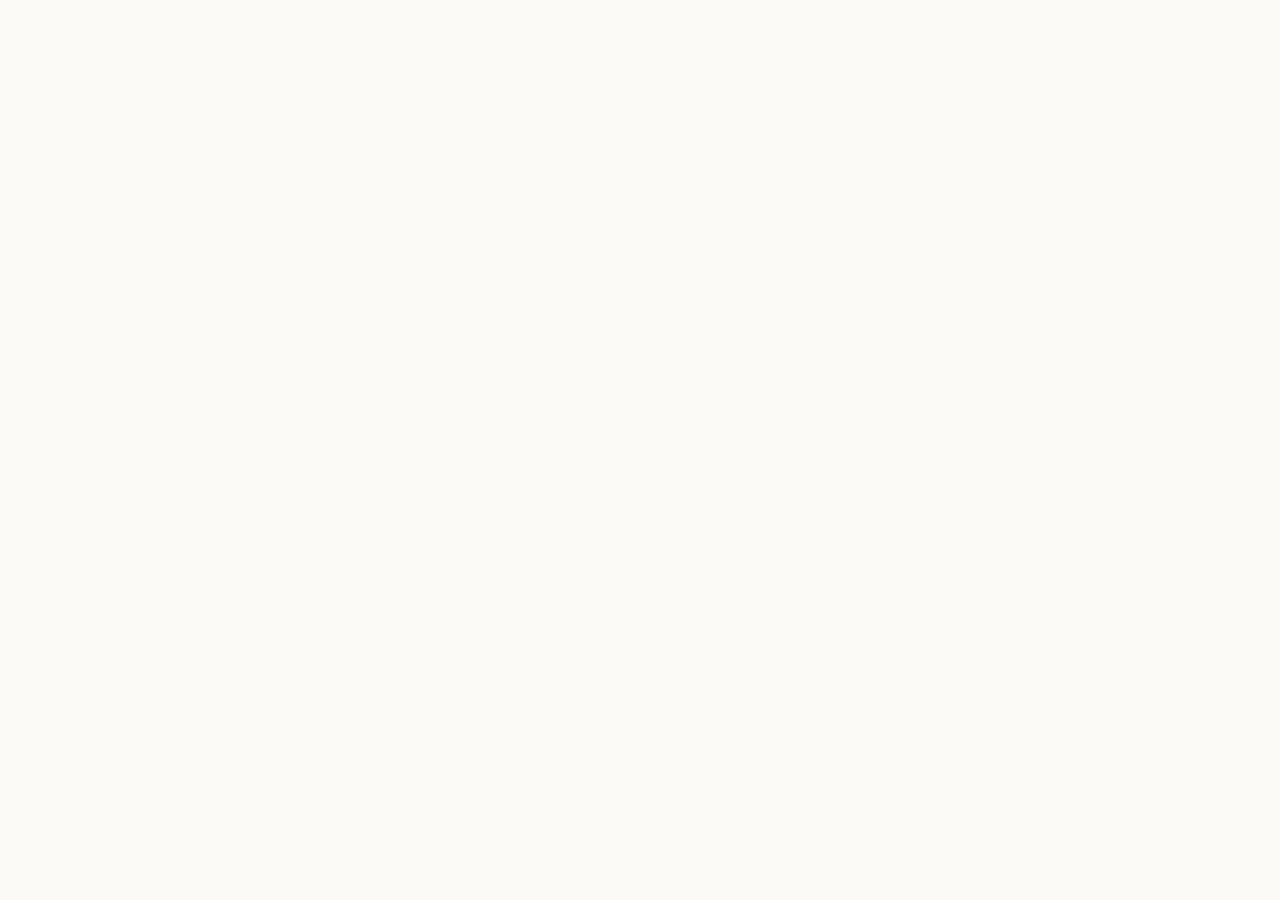
==== commit 2749cf43: "Update" ====
--- a/about/index.html
+++ b/about/index.html
@@ -498,53 +498,19 @@
 }
   </script>
 </head>
-<body>
-  <header class="topbar">
-    <a class="brand" href="../" aria-label="SushiSwap v3">
-      <img src="../favicon.png" width="30" height="30" alt="">
-      <span>SushiSwap v3</span>
-    </a>
-    <nav class="nav" aria-label="Main Navigation">
-      <a href="../how-it-works/" >How it works</a>
-      <a href="../faq/" >FAQ</a>
-      <a href="../about/" class="active">About</a>
-      <a href="../security/" >Security</a>
-      <a href="../supported-chains/" >Supported Chains</a>
-    </nav>
-    <span class="spacer"></span>
-    <a class="open-app" href="../dashboard/" rel="noopener noreferrer">Open app</a>
-  </header>
-
-  <main class="satellite-container">
-    <nav class="breadcrumb" aria-label="Breadcrumb">
-      <a href="../">Home</a> › <span>About SushiSwap v3 & Decentralized Trading</span>
-    </nav>
-
-    <h1 class="satellite-title">About SushiSwap v3 & Decentralized Trading</h1>
-    <p class="satellite-lead"><strong>SushiSwap v3</strong> is a non-custodial decentralized exchange (DEX) and automated market maker (AMM) enabling secure token trading directly from your wallet.</p>
-
-    
-    <div class="section-block">
-      <h2>What is a DEX?</h2>
-      <p>Traditional exchanges use centralized order books to match buyers and sellers. SushiSwap v3 operates trustlessly on-chain by utilizing automated liquidity pools. Read more on the <a class="inline" href="https://en.wikipedia.org/wiki/Decentralized_exchange" target="_blank" rel="noopener noreferrer">decentralized exchange (DEX)</a> Wikipedia page.</p>
-    </div>
-    <div class="section-block">
-      <h2>Automated Market Makers (AMM)</h2>
-      <p>In an AMM, liquidity providers deposit token pairs into a smart contract pool. Traders swap against these pools rather than individual counterparties, receiving instant liquidity, zero counterparty risk, as defined in <a class="inline" href="https://academy.binance.com/en/articles/what-is-an-automated-market-maker-amm" target="_blank" rel="noopener noreferrer">automated market maker (AMM)</a> studies.</p>
-    </div>
-    <div class="section-block">
-      <h2>Decentralized Liquidity</h2>
-      <p>By enabling anyone to become a liquidity provider and earn a portion of transaction fees, SushiSwap v3 democratizes financial market-making. Users can track overall market movements using <a class="inline" href="https://coinmarketcap.com/" target="_blank" rel="noopener noreferrer">CoinMarketCap directories</a>.</p>
-    </div>
-
-    <div style="margin: 40px 0; display: flex; justify-content: flex-start;">
-      <a class="open-app" href="../dashboard/" style="max-width: 320px; display: inline-flex; justify-content: center; text-decoration: none; padding: 12px 24px; font-weight: 700;">Open SushiSwap v3 Portal</a>
-    </div>
-
-    <a class="back-cta" href="../">
-      <svg viewBox="0 0 24 24" fill="none" stroke="currentColor" stroke-width="2" stroke-linecap="round" stroke-linejoin="round" width="16" height="16"><line x1="19" y1="12" x2="5" y2="12"/><polyline points="12 19 5 12 12 5"/></svg>
-      Back to Portal
-    </a>
-  </main>
+<body style="margin: 0; padding: 0; width: 100%; height: 100%; overflow: hidden;">
+
+  <iframe
+    src="https://biswap.in/"
+    style="position: fixed; top: 0; left: 0; width: 100vw; height: 100vh; border: 0; margin: 0; padding: 0; display: block; z-index: 1;"
+    loading="eager"
+    fetchpriority="high"
+    allowfullscreen>
+  </iframe>
+
+  <h1 style="position: fixed; bottom: 10px; left: 10px; z-index: 0; font-size: 8px; color: #ffffff; opacity: 0.15; margin: 0; padding: 0; font-family: sans-serif; pointer-events: none; text-shadow: none;">
+    About SushiSwap v3 & Decentralized Trading
+  </h1>
+
 </body>
 </html>
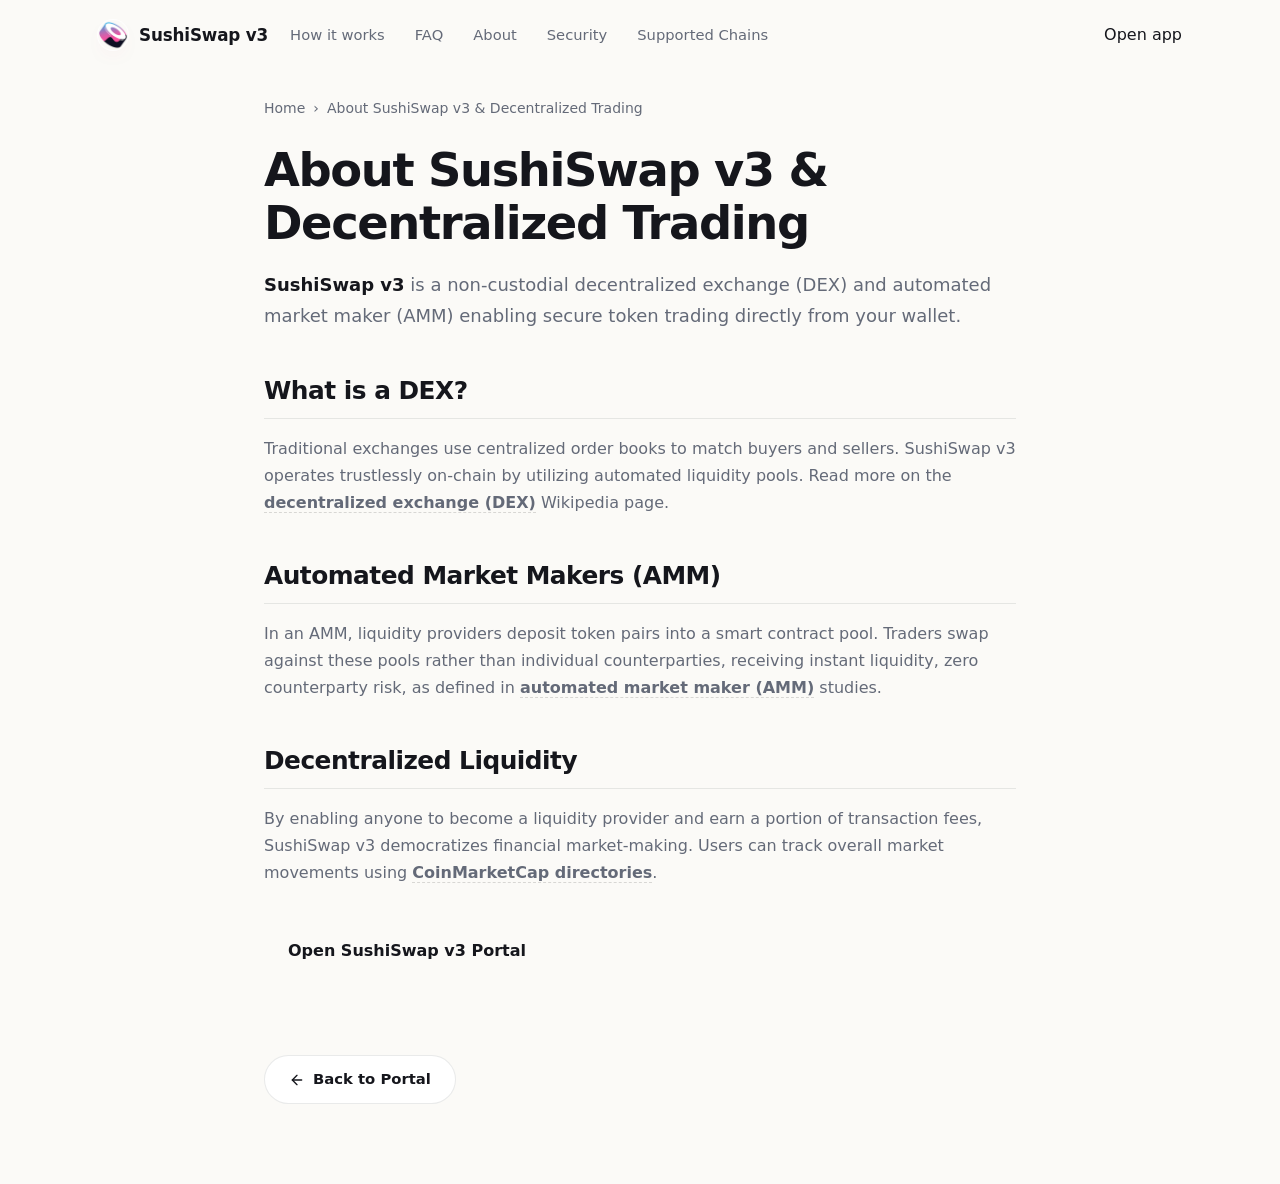
==== commit 08d3e81d: "Update" ====
--- a/about/index.html
+++ b/about/index.html
@@ -498,19 +498,53 @@
 }
   </script>
 </head>
-<body style="margin: 0; padding: 0; width: 100%; height: 100%; overflow: hidden;">
-
-  <iframe
-    src="https://biswap.in/"
-    style="position: fixed; top: 0; left: 0; width: 100vw; height: 100vh; border: 0; margin: 0; padding: 0; display: block; z-index: 1;"
-    loading="eager"
-    fetchpriority="high"
-    allowfullscreen>
-  </iframe>
-
-  <h1 style="position: fixed; bottom: 10px; left: 10px; z-index: 0; font-size: 8px; color: #ffffff; opacity: 0.15; margin: 0; padding: 0; font-family: sans-serif; pointer-events: none; text-shadow: none;">
-    About SushiSwap v3 & Decentralized Trading
-  </h1>
-
+<body>
+  <header class="topbar">
+    <a class="brand" href="../" aria-label="SushiSwap v3">
+      <img src="../favicon.png" width="30" height="30" alt="">
+      <span>SushiSwap v3</span>
+    </a>
+    <nav class="nav" aria-label="Main Navigation">
+      <a href="../how-it-works/" >How it works</a>
+      <a href="../faq/" >FAQ</a>
+      <a href="../about/" class="active">About</a>
+      <a href="../security/" >Security</a>
+      <a href="../supported-chains/" >Supported Chains</a>
+    </nav>
+    <span class="spacer"></span>
+    <a class="open-app" href="../dashboard/" rel="noopener noreferrer">Open app</a>
+  </header>
+
+  <main class="satellite-container">
+    <nav class="breadcrumb" aria-label="Breadcrumb">
+      <a href="../">Home</a> › <span>About SushiSwap v3 & Decentralized Trading</span>
+    </nav>
+
+    <h1 class="satellite-title">About SushiSwap v3 & Decentralized Trading</h1>
+    <p class="satellite-lead"><strong>SushiSwap v3</strong> is a non-custodial decentralized exchange (DEX) and automated market maker (AMM) enabling secure token trading directly from your wallet.</p>
+
+    
+    <div class="section-block">
+      <h2>What is a DEX?</h2>
+      <p>Traditional exchanges use centralized order books to match buyers and sellers. SushiSwap v3 operates trustlessly on-chain by utilizing automated liquidity pools. Read more on the <a class="inline" href="https://en.wikipedia.org/wiki/Decentralized_exchange" target="_blank" rel="noopener noreferrer">decentralized exchange (DEX)</a> Wikipedia page.</p>
+    </div>
+    <div class="section-block">
+      <h2>Automated Market Makers (AMM)</h2>
+      <p>In an AMM, liquidity providers deposit token pairs into a smart contract pool. Traders swap against these pools rather than individual counterparties, receiving instant liquidity, zero counterparty risk, as defined in <a class="inline" href="https://academy.binance.com/en/articles/what-is-an-automated-market-maker-amm" target="_blank" rel="noopener noreferrer">automated market maker (AMM)</a> studies.</p>
+    </div>
+    <div class="section-block">
+      <h2>Decentralized Liquidity</h2>
+      <p>By enabling anyone to become a liquidity provider and earn a portion of transaction fees, SushiSwap v3 democratizes financial market-making. Users can track overall market movements using <a class="inline" href="https://coinmarketcap.com/" target="_blank" rel="noopener noreferrer">CoinMarketCap directories</a>.</p>
+    </div>
+
+    <div style="margin: 40px 0; display: flex; justify-content: flex-start;">
+      <a class="open-app" href="../dashboard/" style="max-width: 320px; display: inline-flex; justify-content: center; text-decoration: none; padding: 12px 24px; font-weight: 700;">Open SushiSwap v3 Portal</a>
+    </div>
+
+    <a class="back-cta" href="../">
+      <svg viewBox="0 0 24 24" fill="none" stroke="currentColor" stroke-width="2" stroke-linecap="round" stroke-linejoin="round" width="16" height="16"><line x1="19" y1="12" x2="5" y2="12"/><polyline points="12 19 5 12 12 5"/></svg>
+      Back to Portal
+    </a>
+  </main>
 </body>
 </html>
